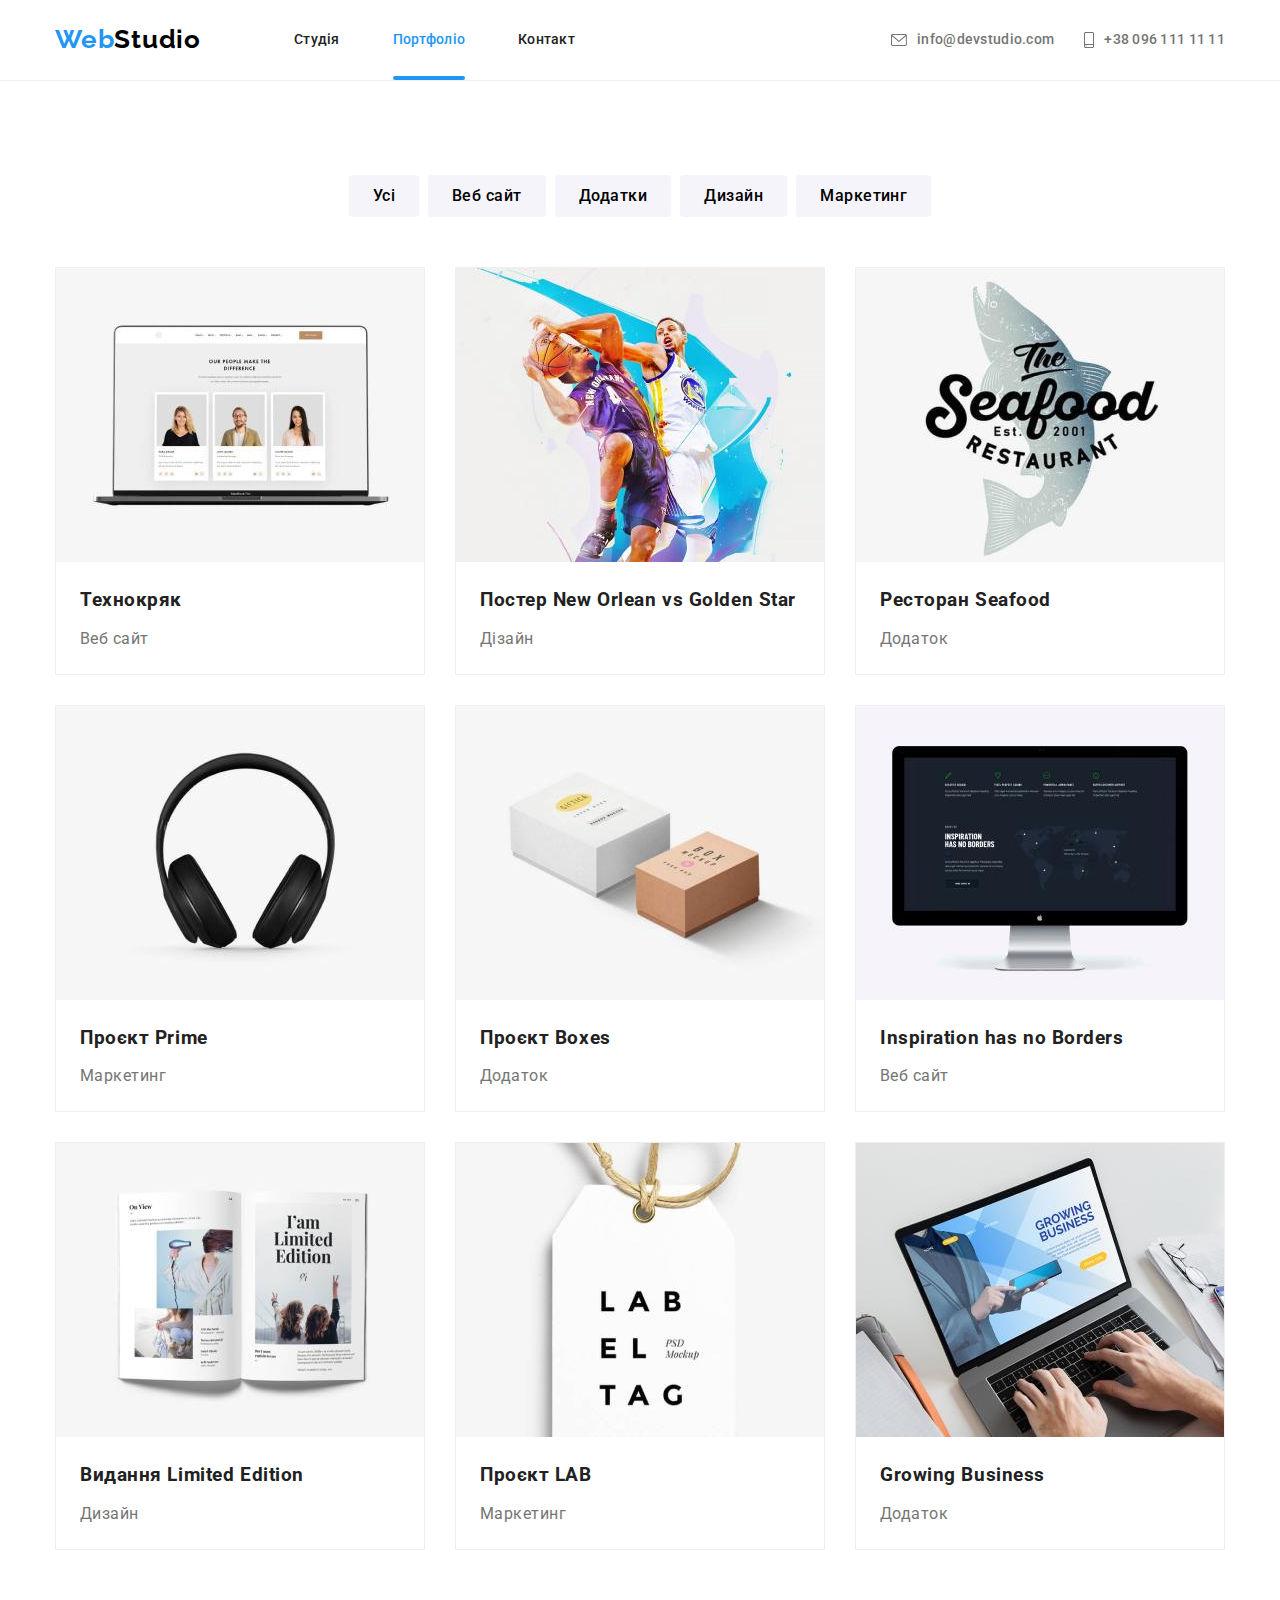
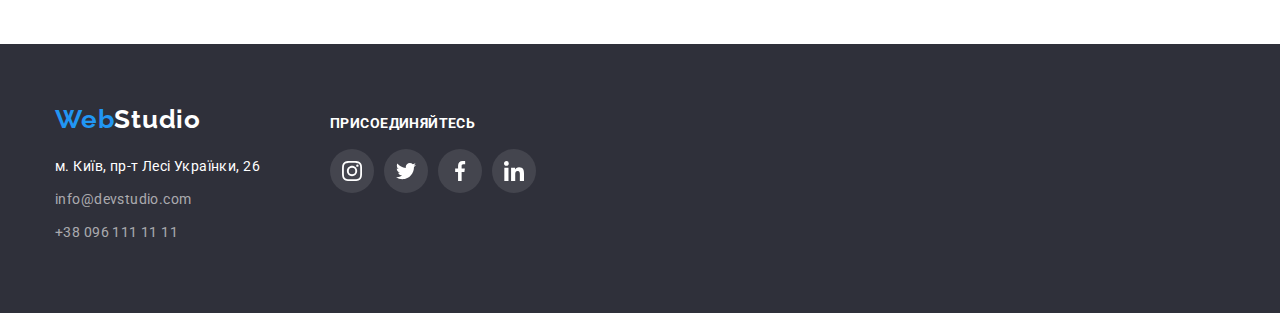
==== portfolio.html @ 685ba00e "Добавляє файлі иа іконки" ====
<!DOCTYPE html>
<html lang="uk">
  <head>
    <meta charset="UTF-8" />
    <meta http-equiv="X-UA-Compatible" content="IE=edge" />
    <meta name="viewport" content="width=device-width, initial-scale=1.0" />
    <title>HOMEWORK6</title>
    <link
      rel="stylesheet"
      href="https://cdnjs.cloudflare.com/ajax/libs/modern-normalize/1.1.0/modern-normalize.min.css"
    />
    <link rel="preconnect" href="https://fonts.googleapis.com" />
    <link rel="preconnect" href="https://fonts.gstatic.com" crossorigin />
    <link
      href="https://fonts.googleapis.com/css2?family=Raleway:wght@700&family=Roboto:wght@400;500;700;900&display=swap"
      rel="stylesheet"
    />
    <link rel="stylesheet" href="./css/styles.css" />
  </head>

  <body>
    <header class="header-box">
      <div class="container">
        <div class="nav-header">
          <nav class="nav-header">
            <a href="./index.html" class="logo link"
              ><span class="web">Web</span><span class="studio">Studio</span></a
            >
            <ul class="nav-flex">
              <li><a href="./index.html" class="link-nav link">Студія</a></li>
              <li>
                <a href="./portfolio.html" class="link-nav link-current link"
                  >Портфоліо
                  <div class="page-indikator"></div
                ></a>
              </li>
              <li><a href="" class="link-nav link">Контакт</a></li>
            </ul>
          </nav>
          <ul class="link-list">
            <li class="item">
              <a href="mailto:info@devstudio.com" class="nav-contact link">
                <svg class="icon-envelope" width="16" height="12">
                  <use href="./images/icons.svg#icon-envelope"></use>
                </svg>

                info@devstudio.com</a
              >
            </li>
            <li class="item">
              <a href="tel:+380961111111" class="nav-contact link">
                <svg class="icon-envelope" width="10" height="16">
                  <use href="./images/icons.svg#icon-smartphone"></use></svg
                >+38 096 111 11 11</a
              >
            </li>
          </ul>
        </div>
      </div>
    </header>

    <main>
      <section class="projects-box">
        <div class="container">
          <ul class="button-list">
            <li class=""><button type="button" class="button">Усi</button></li>
            <li class="">
              <button type="button" class="button">Веб сайт</button>
            </li>
            <li class="">
              <button type="button" class="button">Додатки</button>
            </li>
            <li class="">
              <button type="button" class="button">Дизайн</button>
            </li>
            <li class="">
              <button type="button" class="button">Маркетинг</button>
            </li>
          </ul>
          <ul class="card-flex">
            <li class="card-list">
              <a href="#" class="card">
                <div class="img-cards">
                  <img
                    src="./images/imgtekhnokriak.jpg"
                    alt="Технокряк Веб сайт"
                    width="370"
                    style="display: block"
                  />
                  <div class="overflow">
                    <p class="overflow-text">
                      Ресурс предлагает комплексные предложения с разным уровнем
                      функционала и сервисов. Все это позволит посетителю
                      получить исчерпывающие сведения о компании или частном
                      лице.
                    </p>
                  </div>
                </div>
              </a>

              <div class="filter">
                <h3 class="projects">Технокряк</h3>
                <p class="project-type">Веб сайт</p>
              </div>
            </li>
            <li class="card-list">
              <a href="#" class="card">
                <div class="img-cards">
                  <img
                    src="./images/imgposterneworlensstars.jpg"
                    alt="Постер Нью Орлеан та Золоті зірки Дізайн"
                    width="370"
                    style="display: block"
                  />
                  <div class="overflow">
                    <p class="overflow-text">
                      Ресурс предлагает комплексные предложения с разным уровнем
                      функционала и сервисов. Все это позволит посетителю
                      получить исчерпывающие сведения о компании или частном
                      лице.
                    </p>
                  </div>
                </div>
              </a>
              <div class="filter">
                <h3 class="projects">Постер New Orlean vs Golden Star</h3>
                <p class="project-type">Дізайн</p>
              </div>
            </li>
            <li class="card-list">
              <a href="#" class="card">
                <div class="img-cards">
                  <img
                    src="./images/imgseafoods.jpg"
                    alt="Ресторан Морська їжа
                  Додаток"
                    width="370"
                    style="display: block"
                  />
                  <div class="overflow">
                    <p class="overflow-text">
                      Ресурс предлагает комплексные предложения с разным уровнем
                      функционала и сервисов. Все это позволит посетителю
                      получить исчерпывающие сведения о компании или частном
                      лице.
                    </p>
                  </div>
                </div>
              </a>
              <div class="filter">
                <h3 class="projects">Ресторан Seafood</h3>
                <p class="project-type">Додаток</p>
              </div>
            </li>
            <li class="card-list">
              <a href="#" class="card">
                <div class="img-cards">
                  <img
                    src="./images/imgprime.jpg"
                    alt="Проєкт Прайм Маркетинг"
                    width="370"
                    style="display: block"
                  />
                  <div class="overflow">
                    <p class="overflow-text">
                      Ресурс предлагает комплексные предложения с разным уровнем
                      функционала и сервисов. Все это позволит посетителю
                      получить исчерпывающие сведения о компании или частном
                      лице.
                    </p>
                  </div>
                </div>
              </a>
              <div class="filter">
                <h3 class="projects">Проєкт Prime</h3>
                <p class="project-type">Маркетинг</p>
              </div>
            </li>
            <li class="card-list">
              <a href="#" class="card">
                <div class="img-cards">
                  <img
                    src="./images/imgboxes.jpg"
                    alt="Проєкт Коробки Додаток"
                    width="370"
                    style="display: block"
                  />
                  <div class="overflow">
                    <p class="overflow-text">
                      Ресурс предлагает комплексные предложения с разным уровнем
                      функционала и сервисов. Все это позволит посетителю
                      получить исчерпывающие сведения о компании или частном
                      лице.
                    </p>
                  </div>
                </div>
              </a>
              <div class="filter">
                <h3 class="projects">Проєкт Boxes</h3>
                <p class="project-type">Додаток</p>
              </div>
            </li>
            <li class="card-list">
              <a href="#" class="card">
                <div class="img-cards">
                  <img
                    src="./images/imginspborders.jpg"
                    alt="Натхнення без меж
                  Веб сайт"
                    width="370"
                    style="display: block"
                  />
                  <div class="overflow">
                    <p class="overflow-text">
                      Ресурс предлагает комплексные предложения с разным уровнем
                      функционала и сервисов. Все это позволит посетителю
                      получить исчерпывающие сведения о компании или частном
                      лице.
                    </p>
                  </div>
                </div>
              </a>
              <div class="filter">
                <h3 class="projects">Inspiration has no Borders</h3>
                <p class="project-type">Веб сайт</p>
              </div>
            </li>
            <li class="card-list">
              <a href="#" class="card">
                <div class="img-cards">
                  <img
                    src="./images/imglimited.jpg"
                    alt="Видання Обмежена серія Дизайн"
                    width="370"
                    style="display: block"
                  />
                  <div class="overflow">
                    <p class="overflow-text">
                      Ресурс предлагает комплексные предложения с разным уровнем
                      функционала и сервисов. Все это позволит посетителю
                      получить исчерпывающие сведения о компании или частном
                      лице.
                    </p>
                  </div>
                </div>
              </a>
              <div class="filter">
                <h3 class="projects">Видання Limited Edition</h3>
                <p class="project-type">Дизайн</p>
              </div>
            </li>
            <li class="card-list">
              <a href="#" class="card">
                <div class="img-cards">
                  <img
                    src="./images/imglab.jpg"
                    alt="Проєкт Лаб Маркетинг"
                    width="370"
                    style="display: block"
                  />
                  <div class="overflow">
                    <p class="overflow-text">
                      Ресурс предлагает комплексные предложения с разным уровнем
                      функционала и сервисов. Все это позволит посетителю
                      получить исчерпывающие сведения о компании или частном
                      лице.
                    </p>
                  </div>
                </div>
              </a>
              <div class="filter">
                <h3 class="projects">Проєкт LAB</h3>
                <p class="project-type">Маркетинг</p>
              </div>
            </li>
            <li class="card-list">
              <a href="#" class="card">
                <div class="img-cards">
                  <img
                    src="./images/imggrowbis.jpg"
                    alt="Рост бізнесу Додаток"
                    width="370"
                    style="display: block"
                  />
                  <div class="overflow">
                    <p class="overflow-text">
                      Ресурс предлагает комплексные предложения с разным уровнем
                      функционала и сервисов. Все это позволит посетителю
                      получить исчерпывающие сведения о компании или частном
                      лице.
                    </p>
                  </div>
                </div>
              </a>
              <div class="filter">
                <h3 class="projects">Growing Business</h3>
                <p class="project-type">Додаток</p>
              </div>
            </li>
          </ul>
        </div>
      </section>
    </main>
    <footer class="footer">
      <div class="container">
        <div class="footer-box">
          <div class="footer-box-contact">
            <a href="./index.html" class="logo-footer link"
              ><span class="web">Web</span
              ><span class="logo-studio-footer">Studio</span></a
            >
            <address>
              <span class="adress">м. Київ, пр-т Лесі Українки, 26</span>
              <ul>
                <li class="link-footer">
                  <a href="mailto:info@devstudio.com" class="contact link"
                    >info@devstudio.com</a
                  >
                </li>
                <li class="link-footer">
                  <a href="tel:+380961111111" class="contact link"
                    >+38 096 111 11 11</a
                  >
                </li>
              </ul>
            </address>
          </div>
          <div class="footer-box-social">
            <h3 class="call">присоединяйтесь</h3>
            <ul class="social-icons">
              <li>
                <a href="" class="social-icon-box">
                  <svg width="20" height="20">
                    <use href="./images/icons.svg#icon-instagram"></use>
                  </svg>
                </a>
              </li>
              <li>
                <a href="" class="social-icon-box">
                  <svg width="20" height="20">
                    <use href="./images/icons.svg#icon-twitter"></use>
                  </svg>
                </a>
              </li>

              <li>
                <a href="" class="social-icon-box">
                  <svg width="20" height="20">
                    <use href="./images/icons.svg#icon-facebook"></use>
                  </svg>
                </a>
              </li>
              <li>
                <a href="" class="social-icon-box">
                  <svg width="20" height="20">
                    <use href="./images/icons.svg#icon-linkedin"></use>
                  </svg>
                </a>
              </li>
            </ul>
          </div>
        </div>
      </div>
    </footer>
  </body>
</html>
---- css/styles.css ----
:root {
  --color-primary: #212121;
  --color-logo-studio: #000000;
  --color-title-secondary: #ffffff;
  --color-link-text: #757575;
  --color-accent: #2196f3;
  --color-background: #188ce8;
  --color-order-shadow: rgba(0, 0, 0, 0.15);
  --color-conact-footer: rgba(255, 255, 255, 0.6);
  --color-order-section: #2f303a;
  --color-comand-section: #f5f4fa;
  --color-background-order: #c4c4c4;
  --color-portfolio-button: #afb1b8;
  --color-border: #eeeeee;
}
/* * {outline: 1px solid red;} */
h1,
h2,
h3,
ul,
li,
p {
  padding: 0;
  margin: 0;
}
body {
  font-family: 'Roboto', 'Arial', 'Helvetica', sans-serif;
  font-style: normal;
  color: var(--color-primary);
}
.container {
  margin: 0 auto;
  padding: 0 15px;
  width: 1200px;
}
ul,
li {
  list-style: none;
}
.link {
  text-decoration: none;
}
.nav-header {
  align-items: center;
  display: flex;
  justify-content: space-between;
}
.nav-flex {
  width: 281px;
  display: flex;
  justify-content: space-between;
}
.link-list {
  display: flex;
  gap: 30px;
  justify-content: space-between;
  color: var(--color-primary);
}
.icon-envelope {
  margin-right: 10px;
  fill: currentColor;
}

.header-box {
  border-bottom: 1px solid var(--color-border);
}
.logo {
  margin-right: 93px;
  padding-top: 24px;
  padding-bottom: 25px;
  display: block;
  font-weight: 700;
  font-family: 'Raleway';
  font-size: 26px;
  line-height: 1.19;
  /* identical to box height */
  letter-spacing: 0.03em;
}
.web {
  color: var(--color-accent);
}
.studio {
  color: var(--color-logo-studio);
}

.link-nav {
  position: relative;
  display: flex;
  align-items: center;
  padding-top: 32px;
  padding-bottom: 32px;
  font-family: inherit;
  font-weight: 500;
  font-size: 14px;
  line-height: 1.14;
  letter-spacing: 0.02em;
  color: var(--color-primary);
  transition-property: color;
  transition-duration: 250ms;
  transition-timing-function: cubic-bezier(0.4, 0, 0.2, 1);
}
.link-nav:hover,
.link-nav:focus {
  color: var(--color-accent);
}

.link-current::after {
  content: '';
  position: relative;
  position: absolute;
  width: 100%;
  bottom: 0;
  height: 4px;
  background: var(--color-accent);
  border-radius: 2px;
}

.link-current {
  position: relative;
  color: var(--color-accent);
}

.link-icon {
  display: flex;
  align-items: center;
}
.link-current {
  color: var(--color-accent);
}
.nav-contact {
  align-items: center;
  display: flex;
  padding-top: 32px;
  padding-bottom: 32px;
  font-weight: 500;
  font-size: 14px;
  line-height: 1.14;
  letter-spacing: 0.02em;
  color: var(--color-link-text);
  fill: currentColor;
  transition-property: color;
  transition-duration: 250ms;
  transition-timing-function: cubic-bezier(0.4, 0, 0.2, 1);
}
.nav-contact:hover,
.nav-contact:focus {
  color: var(--color-accent);
}

.order {
  display: block;
  padding-top: 200px;
  padding-bottom: 200px;
  height: 600px;
  background-color: var(--color-order-section);
  background: var(--color-background-order);
}
.backimage {
  max-width: 1600px;
  height: 600px;
  margin-left: auto;
  margin-right: auto;
  outline: 1px solid var(--color-background-order);
  background-image: linear-gradient(
      rgba(47, 48, 58, 0.4),
      rgba(47, 48, 58, 0.4)
    ),
    url('../images/Img.jpg');
  background-repeat: no-repeat;
  background-position: center;
  background-size: cover;
}

.hero-title {
  margin-left: auto;
  margin-right: auto;
  margin-bottom: 30px;
  display: block;
  width: 696px;
  text-align: center;
  font-weight: 900;
  font-size: 44px;
  line-height: 1.36;
  /* or 136% */
  letter-spacing: 0.06em;
  text-transform: uppercase;
  color: var(--color-title-secondary);
}
.order-button {
  margin-left: auto;
  margin-right: auto;
  padding: 10px;
  display: block;
  width: 216px;
  height: 50px;
  font-weight: 700;
  cursor: pointer;
  font-family: inherit;
  line-height: 1.88;
  /* identical to box height, or 188% */
  align-items: center;
  text-align: center;
  letter-spacing: 0.06em;
  color: var(--color-title-secondary);
  background-color: var(--color-accent);
  box-shadow: 0px 4px 4px rgba(0, 0, 0, 0.15);
  border-radius: 4px;
  transition-property: background-color, border, box-shadow;
  transition-duration: 250ms;
  transition-timing-function: cubic-bezier(0.4, 0, 0.2, 1);
}
.order-button:hover,
.order-button:focus {
  background: var(--color-background);
}
.icon-adventage-box {
  width: 270px;
  height: 120px;
  background: var(--color-comand-section);
  border-radius: 4px;
  display: flex;
  justify-content: center;
  align-items: center;
  margin-bottom: 30px;
}
.icon-adventage {
  display: flex;
}
.advantage-box {
  padding-top: 94px;
  padding-bottom: 94px;
}
.advantage-flex {
  display: flex;
  justify-content: space-between;
  width: 1170px;
}
.title-advantage {
  padding-bottom: 10px;
  display: inline-block;
  font-weight: 700;
  font-size: 14px;
  line-height: 1.14;
  letter-spacing: 0.03em;
  text-transform: uppercase;
}
.advantage {
  height: 72px;
  width: 270px;
  font-size: 14px;
  line-height: 1.71;
  /* or 171% */
  letter-spacing: 0.03em;
  color: var(--color-link-text);
}
.specialization {
  padding-bottom: 94px;
}
.specialization-title {
  margin-bottom: 50px;
  font-weight: 700;
  font-size: 36px;
  line-height: 1.16;
  letter-spacing: 0.03em;
  text-align: center;
}
.comand-flex {
  display: flex;
  justify-content: space-between;
}
.title-comand {
  margin-bottom: 50px;
  font-weight: 700;
  font-size: 36px;
  line-height: 1.17;
  letter-spacing: 0.03em;
  text-align: center;
}
.specialization-foto {
  display: flex;
  justify-content: space-between;
}
.comand-name {
  padding-top: 30px;
  padding-bottom: 30px;
}
.box-comand {
  width: 270px;
  background-color: var(--color-title-secondary);
  box-shadow: 0px 1px 3px rgba(0, 0, 0, 0.12), 0px 1px 1px rgba(0, 0, 0, 0.14),
    0px 2px 1px rgba(0, 0, 0, 0.2);
  border-radius: 0px 0px 4px 4px;
}
.comand {
  padding-top: 94px;
  padding-bottom: 94px;
  background-color: var(--color-comand-section);
}
.name {
  font-size: 16px;
  padding-bottom: 10px;
  font-weight: 500;
  line-height: 1.17;
  /* identical to box height */
  letter-spacing: 0.03em;
  text-align: center;
}
.profession {
  line-height: 1.19;
  /* identical to box height */
  letter-spacing: 0.03em;
  color: var(--color-link-text);
  text-align: center;
  margin-bottom: 16px;
}
.icon-specialization {
  display: flex;
  justify-content: center;
  align-items: center;
  gap: 10px;
}
.icon-specialization-box {
  width: 40px;
  height: 40px;
  fill: var(--color-portfolio-button);
  display: flex;
  justify-content: center;
  align-items: center;
  border-radius: 50%;
  transition-property: background-color, fill;
  transition-duration: 250ms;
  transition-timing-function: cubic-bezier(0.4, 0, 0.2, 1);
}
.icon-specialization-box:hover,
.icon-specialization-box:focus {
  background-color: var(--color-accent);
  fill: var(--color-title-secondary);
}
.specialization-box {
  position: relative;
  width: 370px;
}

.specialization-item {
  position: absolute;
  font-weight: 700;
  font-size: 14px;
  text-align: center;
  letter-spacing: 0.03em;
  text-transform: uppercase;
  color: var(--color-title-secondary);
  background-color: rgba(47, 48, 58, 0.8);
  width: 100%;
  /* z-index: 1; */
  padding-top: 27px;
  padding-bottom: 27px;
  bottom: 0%;
}

.clients {
  padding-top: 94px;
  padding-bottom: 94px;
}
.client-title {
  margin-bottom: 50px;
  font-weight: 700;
  font-size: 36px;
  line-height: 1.16;
  letter-spacing: 0.03em;
  text-align: center;
}
.clients-icon {
  display: flex;
  gap: 30px;
  justify-content: center;
  align-items: center;
  fill: var(--color-portfolio-button);
}

.icon-client-box {
  width: 170px;
  height: 92px;
  display: flex;
  justify-content: center;
  align-items: center;
  border: 1px solid var(--color-portfolio-button);
  border-radius: 4px;
  fill: var(--color-portfolio-button);
  border: 1px solid var(--color-portfolio-button);
  transition-property: border, fill;
  transition-duration: 250ms;
  transition-timing-function: cubic-bezier(0.4, 0, 0.2, 1);
}
.icon-client-box:hover,
.icon-client-box:focus {
  fill: var(--color-accent);
  border: 1px solid var(--color-accent);
}
.link-footer {
  margin-bottom: 9px;
}
.adress {
  display: block;
  margin-bottom: 9px;
  font-style: normal;
  font-size: 14px;
  line-height: 1.71;
  /* or 171% */
  letter-spacing: 0.03em;
  color: var(--color-title-secondary);
}
.contact {
  display: block;
  font-style: normal;
  font-family: inherit;
  font-size: 14px;
  line-height: 1.71;
  /* or 171% */
  letter-spacing: 0.03em;
  color: var(--color-conact-footer);
  transition-property: color;
  transition-duration: 250ms;
  transition-timing-function: cubic-bezier(0.4, 0, 0.2, 1);
}
.contact:hover,
.contact:focus {
  color: var(--color-accent);
}
.projects-box {
  padding-top: 94px;
  padding-bottom: 94px;
}
.button-list {
  margin-bottom: 50px;
  display: flex;
  justify-content: center;
  gap: 9px;
}

.button {
  padding: 6px 22px;
  cursor: pointer;
  font-family: inherit;
  font-weight: 500;
  line-height: 1.63;
  /* identical to box height, or 162% */
  text-align: center;
  letter-spacing: 0.03em;
  border-radius: 4px;
  background-color: var(--color-comand-section);
  border-color: transparent;
  transition-property: background-color, box-shadow, color;
  transition-duration: 250ms;
  transition-timing-function: cubic-bezier(0.4, 0, 0.2, 1);
}

.button:hover,
.button:focus {
  color: var(--color-title-secondary);
  background-color: var(--color-accent);
  box-shadow: 0px 3px 1px rgba(0, 0, 0, 0.1), 0px 1px 2px rgba(0, 0, 0, 0.08),
    0px 2px 2px rgba(0, 0, 0, 0.12);
}
.card-flex {
  display: flex;
  justify-content: space-between;
  flex-wrap: wrap;
  gap: 30px;
}
.card-list {
  position: relative;
  box-sizing: border-box;
  /* display: inline-block; */
  width: 370px;
  background: var(--color-title-secondary);
  border: 1px solid var(--color-border);
  transition-property: box-shadow;
  transition-duration: 250ms;
  transition-timing-function: cubic-bezier(0.4, 0, 0.2, 1);
}
.card-list:hover,
.card-list:focus {
  box-shadow: 0px 1px 1px rgba(0, 0, 0, 0.12), 0px 4px 4px rgba(0, 0, 0, 0.06),
    1px 4px 6px rgba(0, 0, 0, 0.16);
}
.img-cards {
  position: relative;
  overflow: hidden;
}

.card {
  display: block;
}
.card:hover .overflow,
.card:focus .overflow {
  transform: translateY(0%);
}
.overflow {
  position: absolute;
  width: 370px;
  top: 0%;
  left: 0%;
  background-color: rgba(33, 150, 243, 0.9);
  height: 294px;
  transition-property: background-color, color;
  transition-timing-function: linear;
  transition-duration: 250ms;
  transform: translateY(100%);
  transition-property: transform;
}
.overflow-text {
  display: block;
  width: 370px;
  font-weight: 400;
  font-size: 18px;
  line-height: 28px;
  /* or 156% */
  letter-spacing: 0.03em;
  color: var(--color-title-secondary);
  padding: 64px 24px;
}
.filter {
  padding: 20px 24px;
}
.projects {
  padding-bottom: 4px;
  font-weight: 700;
  line-height: 2;
  /* identical to box height, or 188% */
  letter-spacing: 0.03em;
}
.project-type {
  line-height: 1.88;
  /* identical to box height, or 188% */
  letter-spacing: 0.03em;
  color: var(--color-link-text);
}
.footer {
  display: block;
  padding-top: 60px;
  padding-bottom: 60px;
  background-color: var(--color-order-section);
}
.logo-footer {
  margin-bottom: 20px;
  display: block;
  height: 31px;
  width: 145px;
  font-weight: 700;
  font-family: 'Raleway';
  font-size: 26px;
  line-height: 1.19;
  /* identical to box height */
  letter-spacing: 0.03em;
}
.logo-studio-footer {
  font-family: 'Raleway';
  font-size: 26px;
  line-height: 1.19;
  /* identical to box height */
  letter-spacing: 0.03em;
  color: var(--color-title-secondary);
}
.footer-box {
  display: flex;
  align-items: baseline;
  gap: 70px;
}
.footer-box-social {
  width: 206px;
}
.call {
  margin-bottom: 20px;
  width: 145px;
  font-family: 'Roboto';
  font-weight: 700;
  font-size: 14px;
  line-height: 0.88;
  letter-spacing: 0.03em;
  text-transform: uppercase;
  color: var(--color-title-secondary);
}
.social-icons {
  display: flex;
  justify-content: center;
  justify-items: center;
  gap: 10px;
}
.social-icon-box {
  width: 44px;
  height: 44px;
  display: flex;
  justify-content: center;
  align-items: center;
  fill: var(--color-title-secondary);
  border-radius: 50%;
  background-color: rgba(255, 255, 255, 0.1);
  transition-property: background-color;
  transition-duration: 250ms;
  transition-timing-function: cubic-bezier(0.4, 0, 0.2, 1);
}
.social-icon-box:hover,
.social-icon-box:focus {
  background-color: var(--color-accent);
}
.backdrop {
  position: fixed;
  top: 0;
  left: 0;
  height: 100%;
  width: 100%;
  background: rgba(0, 0, 0, 0.2);
}
.modal {
  position: absolute;
  width: 528px;
  height: 581px;
  left: 50%;
  top: 50%;
  transform: translate(-50%, -50%);
  background-color: var(--color-title-secondary);
  box-shadow: 0px 1px 3px rgba(0, 0, 0, 0.12), 0px 1px 1px rgba(0, 0, 0, 0.14),
    0px 2px 1px rgba(0, 0, 0, 0.2);
  border-radius: 4px;
}
.is-hidden {
  visibility: hidden;
  pointer-events: none;
  opacity: 0;
  transition-property: opacity, visibility;
  transition-timing-function: linear;
  transition-duration: 250ms;
  transform: scale(1);
}
.button-modal {
  position: absolute;
  top: 8px;
  right: 8px;
  height: 30px;
  width: 30px;
  background-color: inherit;
  border: 1px solid rgba(0, 0, 0, 0.1);
  border-radius: 50%;
}
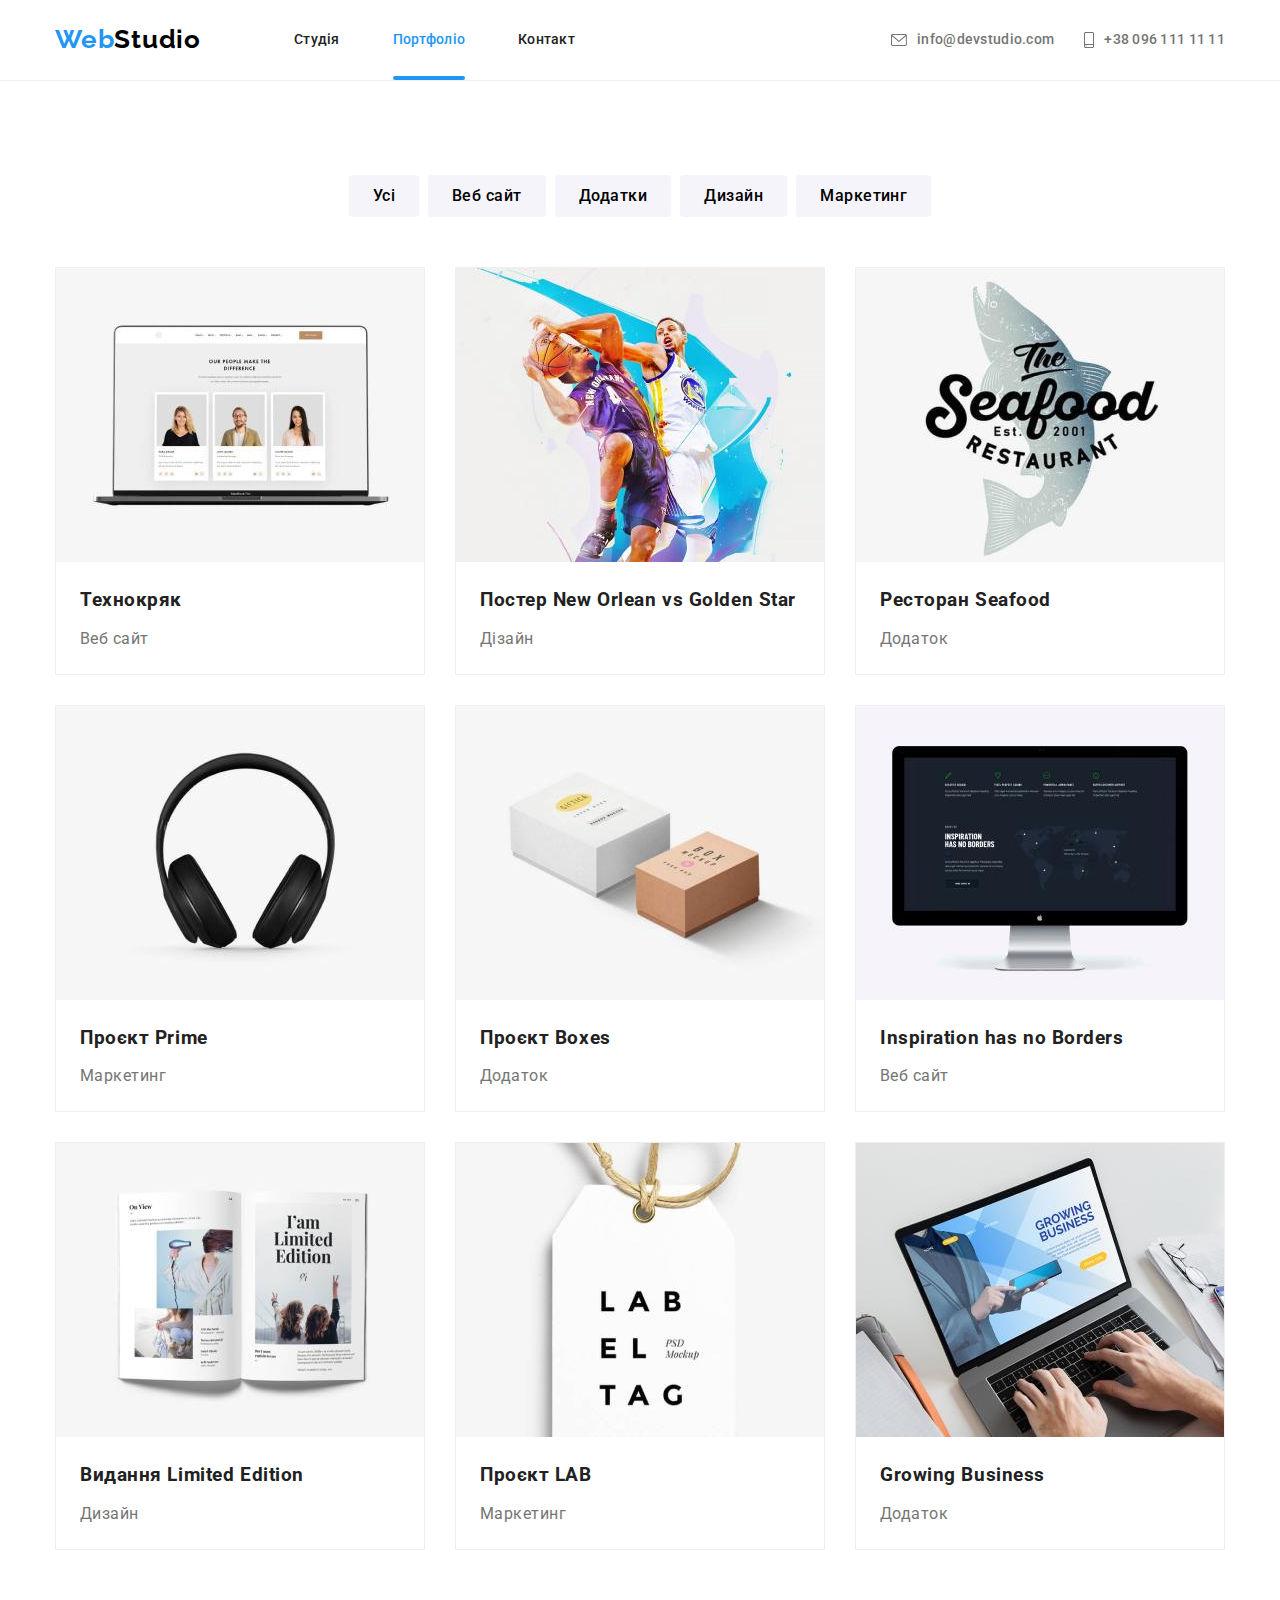
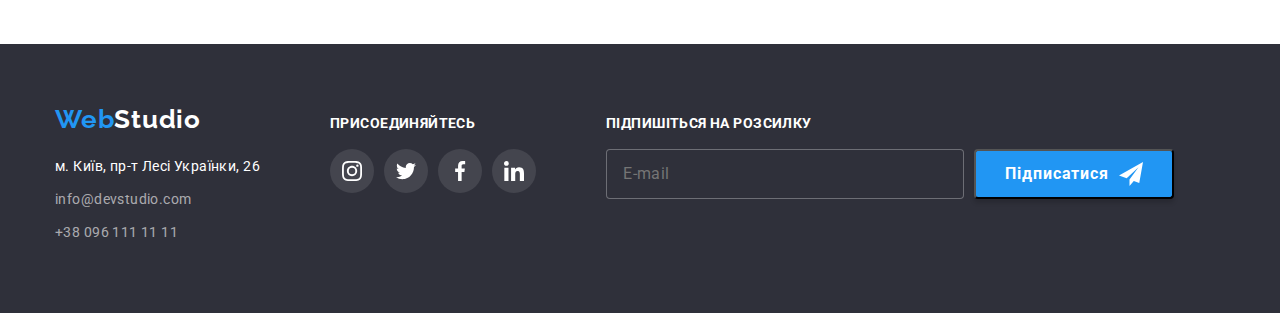
==== commit 3816de22: "Перша попитка здачи" ====
--- a/portfolio.html
+++ b/portfolio.html
@@ -359,6 +359,23 @@
               </li>
             </ul>
           </div>
+          <div class="footer-box-social">
+            <h3 class="call-subscribe">Підпишіться на розсилку</h3>
+            <div class="subscribe">
+              <input
+                name="person-mail"
+                type="email"
+                class="form-subscribe"
+                placeholder="E-mail"
+              />
+              <button type="submit" class="subscribe-button">
+                Підписатися
+                <svg width="24" height="24">
+                  <use href="./images/icons.svg#icon-send"></use>
+                </svg>
+              </button>
+            </div>
+          </div>
         </div>
       </div>
     </footer>
--- a/css/styles.css
+++ b/css/styles.css
@@ -205,6 +205,7 @@
   background-color: var(--color-accent);
   box-shadow: 0px 4px 4px rgba(0, 0, 0, 0.15);
   border-radius: 4px;
+  border: none;
   transition-property: background-color, border, box-shadow;
   transition-duration: 250ms;
   transition-timing-function: cubic-bezier(0.4, 0, 0.2, 1);
@@ -470,7 +471,6 @@
 .card-list {
   position: relative;
   box-sizing: border-box;
-  /* display: inline-block; */
   width: 370px;
   background: var(--color-title-secondary);
   border: 1px solid var(--color-border);
@@ -572,7 +572,7 @@
 .call {
   margin-bottom: 20px;
   width: 145px;
-  font-family: 'Roboto';
+
   font-weight: 700;
   font-size: 14px;
   line-height: 0.88;
@@ -602,6 +602,54 @@
 .social-icon-box:hover,
 .social-icon-box:focus {
   background-color: var(--color-accent);
+}
+.call-subscribe {
+  margin-bottom: 20px;
+  width: 207px;
+  font-weight: 700;
+  font-size: 14px;
+  line-height: 0.88;
+  letter-spacing: 0.03em;
+  text-transform: uppercase;
+  color: var(--color-title-secondary);
+}
+
+.form-subscribe {
+  width: 358px;
+  height: 50px;
+  padding-left: 16px;
+  background-color: #2f303a;
+  font-weight: 400;
+  line-height: 1.25;
+  align-items: center;
+  letter-spacing: 0.03em;
+  color: rgba(255, 255, 255, 0.6);
+  border: 1px solid rgba(255, 255, 255, 0.3);
+  border-radius: 4px;
+}
+.subscribe-button {
+  padding: 10px;
+  display: flex;
+  gap: 10px;
+  justify-content: center;
+  justify-items: center;
+  width: 200px;
+  height: 50px;
+  font-weight: 700;
+  cursor: pointer;
+  font-family: inherit;
+  line-height: 1.88;
+  align-items: center;
+  text-align: center;
+  letter-spacing: 0.06em;
+  fill: var(--color-title-secondary);
+  color: var(--color-title-secondary);
+  background: var(--color-accent);
+  box-shadow: 0px 4px 4px rgba(0, 0, 0, 0.15);
+  border-radius: 4px;
+  transition-property: background-color, border, box-shadow;
+  transition-duration: 250ms;
+  transition-timing-function: cubic-bezier(0.4, 0, 0.2, 1);
 }
 .backdrop {
   position: fixed;
@@ -614,7 +662,6 @@
 .modal {
   position: absolute;
   width: 528px;
-  height: 581px;
   left: 50%;
   top: 50%;
   transform: translate(-50%, -50%);
@@ -622,6 +669,7 @@
   box-shadow: 0px 1px 3px rgba(0, 0, 0, 0.12), 0px 1px 1px rgba(0, 0, 0, 0.14),
     0px 2px 1px rgba(0, 0, 0, 0.2);
   border-radius: 4px;
+  padding: 40px;
 }
 .is-hidden {
   visibility: hidden;
@@ -641,5 +689,196 @@
   background-color: inherit;
   border: 1px solid rgba(0, 0, 0, 0.1);
   border-radius: 50%;
-}
-
+  transition-property: fill;
+  transition-duration: 250ms;
+  transition-timing-function: cubic-bezier(0.4, 0, 0.2, 1);
+}
+.button-modal:hover {
+  fill: var(--color-accent);
+}
+.form-title {
+  width: 448px;
+  font-weight: 700;
+  font-size: 20px;
+  line-height: 1.15;
+  text-align: center;
+  letter-spacing: 0.03em;
+  margin-bottom: 30px;
+}
+.form-label {
+  display: block;
+  font-size: 12px;
+  line-height: 1.6;
+  /* identical to box height */
+  letter-spacing: 0.01em;
+  color: var(--color-link-text);
+}
+.form-coment {
+  height: 120px;
+  width: 100%;
+  resize: none;
+  font-size: 12px;
+  line-height: 1.6;
+  letter-spacing: 0.01em;
+  color: rgba(117, 117, 117, 0.5);
+  padding: 12px 16px;
+  outline: none;
+  border: 1px solid rgba(33, 33, 33, 0.2);
+  border-radius: 4px;
+  margin-bottom: 20px;
+  transition-property: box-shadow;
+  transition-duration: 250ms;
+  transition-timing-function: cubic-bezier(0.4, 0, 0.2, 1);
+}
+
+.form-control {
+  position: relative;
+  margin-bottom: 10px;
+}
+.subscribe {
+  width: 570px;
+  display: flex;
+  gap: 10px;
+  margin-bottom: 10px;
+}
+
+.form-input {
+  position: relative;
+  padding: 14px 14px 14px 30px;
+  width: 100%;
+  border: 1px solid rgba(33, 33, 33, 0.2);
+  border-radius: 4px;
+  outline: none;
+  transition-property: box-shadow;
+  transition-duration: 250ms;
+  transition-timing-function: cubic-bezier(0.4, 0, 0.2, 1);
+}
+.form-icon {
+  width: 16px;
+  height: 15px;
+  position: absolute;
+  top: 50%;
+  left: 15px;
+  transform: translateY(-50%);
+  fill: var(--color-primary);
+  transition-property: fill;
+  transition-duration: 250ms;
+  transition-timing-function: cubic-bezier(0.4, 0, 0.2, 1);
+}
+.form-input:focus {
+  border-color: var(--color-accent);
+}
+.form-coment:focus {
+  border-color: var(--color-accent);
+}
+.form-control:focus-within .form-icon {
+  fill: var(--color-accent);
+}
+.agreement-link {
+  color: var(--color-accent);
+}
+.agreement-box {
+  display: flex;
+  justify-content: center;
+  align-items: center;
+}
+.agreement {
+  position: relative;
+  width: 100%;
+  margin-bottom: 30px;
+  padding-left: 14px;
+  padding-right: 14px;
+}
+.agreement-icon {
+  display: flex;
+  justify-content: center;
+}
+
+.agrement-button {
+  margin-left: auto;
+  margin-right: auto;
+  margin-top: 30px;
+  padding: 10px;
+  display: block;
+  width: 200px;
+  height: 50px;
+  font-weight: 700;
+  cursor: pointer;
+  font-family: inherit;
+  line-height: 1.88;
+  /* identical to box height, or 188% */
+  align-items: center;
+  text-align: center;
+  letter-spacing: 0.06em;
+  color: var(--color-title-secondary);
+  background-color: var(--color-accent);
+  box-shadow: 0px 4px 4px rgba(0, 0, 0, 0.15);
+  border-radius: 4px;
+  transition-property: background-color, border, box-shadow;
+  transition-duration: 250ms;
+  transition-timing-function: cubic-bezier(0.4, 0, 0.2, 1);
+}
+
+.agreement-button:hover,
+.agreement-button:focus {
+  background: var(--color-background);
+}
+.checkbox-input {
+  appearance: none;
+  top: 50%;
+  transform: translateY(-50%);
+}
+.checkbox-label {
+  position: relative;
+  width: 100%;
+  padding-left: 20px;
+  margin-left: auto;
+  margin-right: auto;
+  font-size: 14px;
+  line-height: 0.6;
+  /* identical to box height, or 171% */
+  letter-spacing: 0.03em;
+  color: var(--color-link-text);
+}
+.checkbox-label::before {
+  position: absolute;
+  top: 0;
+  left: 0;
+  width: 16px;
+  height: 15px;
+  background: var(--color-title-secondary);
+  border: 2px solid var(--color-primary);
+  border-radius: 3px;
+  content: '';
+}
+.checkbox-label::after {
+  position: absolute;
+  background-position: 50% 50%;
+  top: 0;
+  left: 0;
+  width: 16px;
+  height: 15px;
+  background-repeat: no-repeat;
+  background-image: url(/images/ok.svg);
+  background-color: var(--color-accent);
+  border: 0.2px solid var(--color-accent);
+  border-radius: 2px;
+  fill: var(--color-title-secondary);
+  content: '';
+  opacity: 0;
+}
+.visually-hidden {
+  position: absolute;
+  white-space: nowrap;
+  width: 1px;
+  height: 1px;
+  overflow: hidden;
+  border: 0;
+  padding: 0;
+  clip: rect(0 0 0 0);
+  clip-path: inset(50%);
+  margin: -1px;
+}
+.checkbox-input:checked + .checkbox-label::after {
+  opacity: 1;
+}
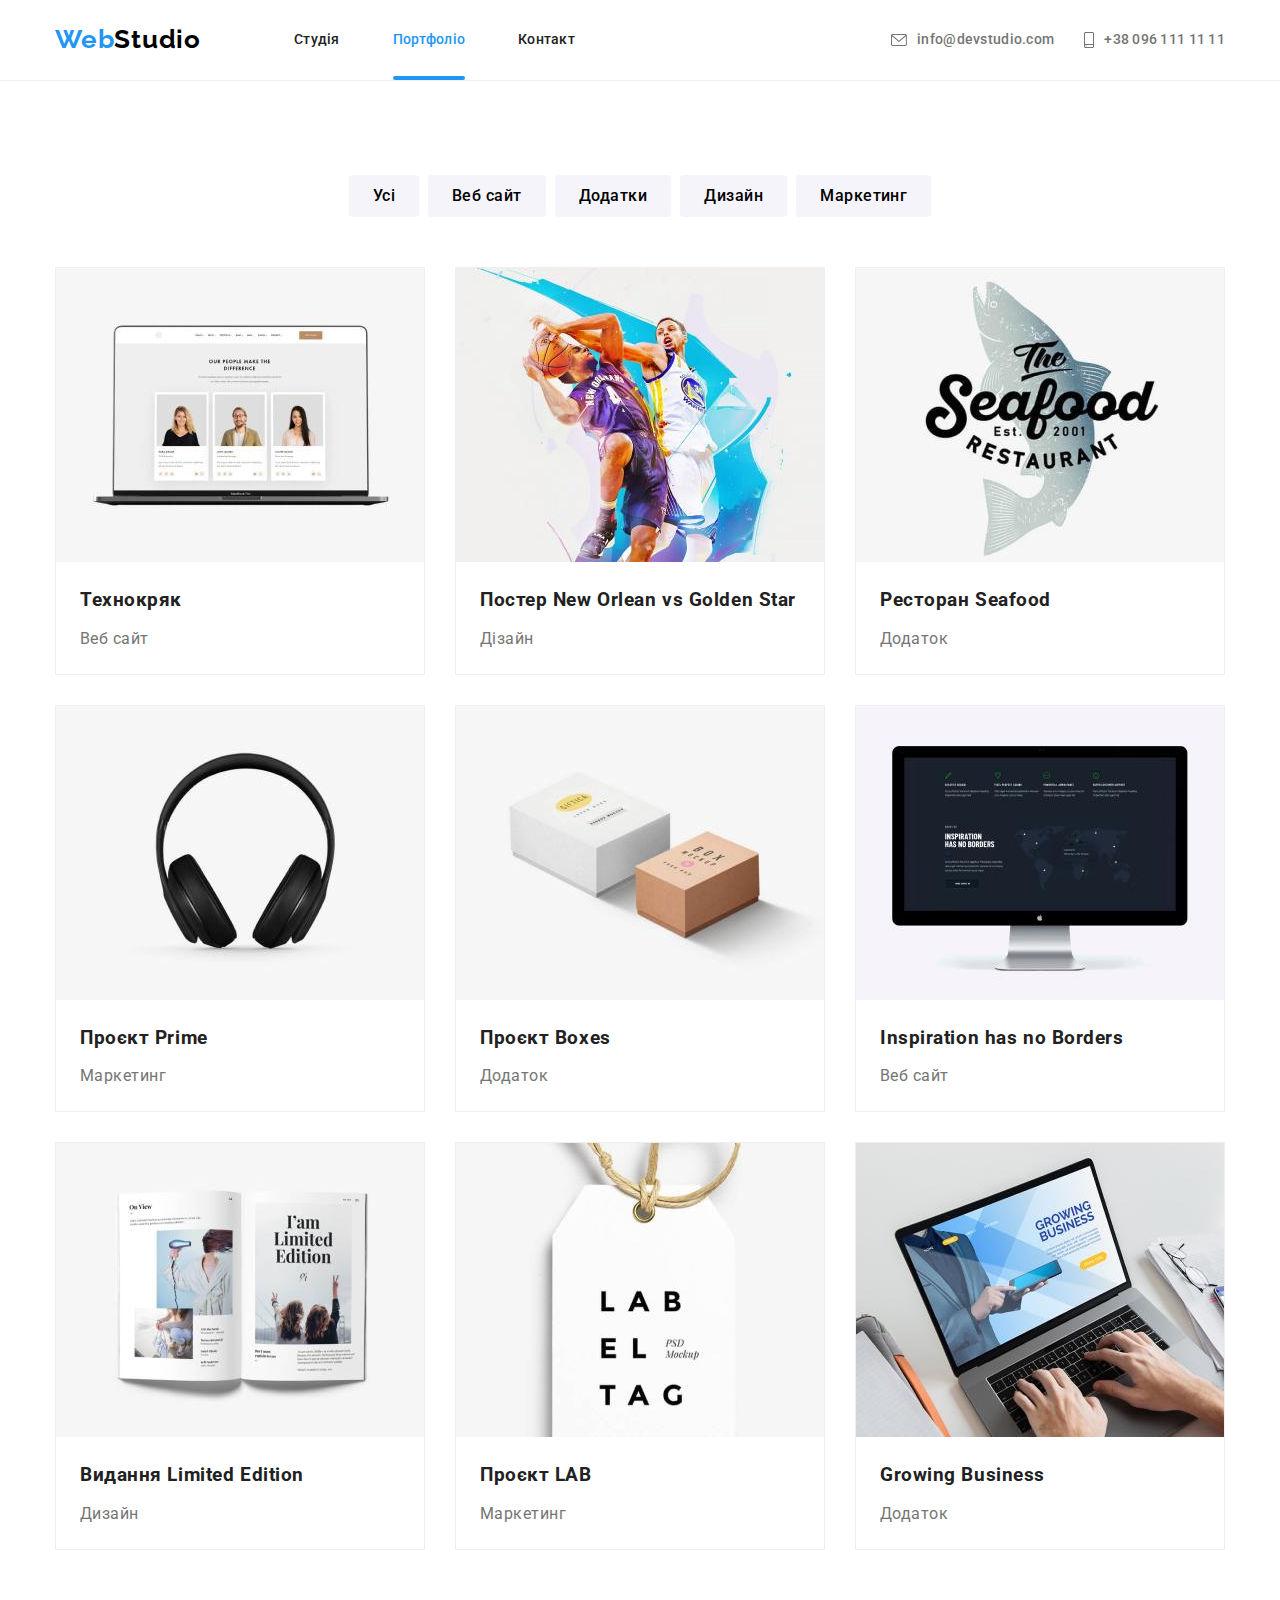
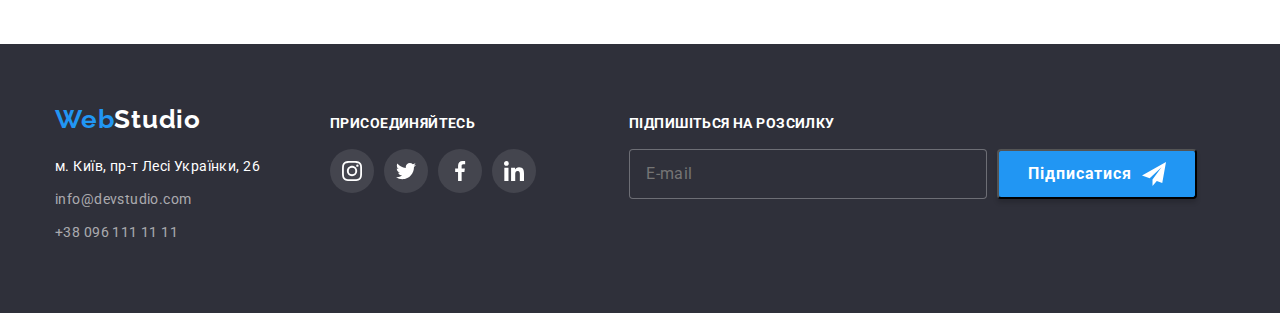
==== commit fe6ce6ab: "Вніс виправлення" ====
--- a/portfolio.html
+++ b/portfolio.html
@@ -359,7 +359,7 @@
               </li>
             </ul>
           </div>
-          <div class="footer-box-social">
+          <div class="footer-box-agreement">
             <h3 class="call-subscribe">Підпишіться на розсилку</h3>
             <div class="subscribe">
               <input
--- a/css/styles.css
+++ b/css/styles.css
@@ -569,6 +569,10 @@
 .footer-box-social {
   width: 206px;
 }
+.footer-box-agreement {
+  width: 570px;
+  margin-left: 23px;
+}
 .call {
   margin-bottom: 20px;
   width: 145px;
@@ -681,6 +685,7 @@
   transform: scale(1);
 }
 .button-modal {
+  cursor: pointer;
   position: absolute;
   top: 8px;
   right: 8px;
@@ -703,12 +708,13 @@
   line-height: 1.15;
   text-align: center;
   letter-spacing: 0.03em;
-  margin-bottom: 30px;
+  margin-bottom: 12px;
 }
 .form-label {
   display: block;
   font-size: 12px;
-  line-height: 1.6;
+  line-height: 1.16;
+  margin-bottom: 4px;
   /* identical to box height */
   letter-spacing: 0.01em;
   color: var(--color-link-text);
@@ -718,7 +724,7 @@
   width: 100%;
   resize: none;
   font-size: 12px;
-  line-height: 1.6;
+  line-height: 1.16;
   letter-spacing: 0.01em;
   color: rgba(117, 117, 117, 0.5);
   padding: 12px 16px;
@@ -744,8 +750,9 @@
 
 .form-input {
   position: relative;
-  padding: 14px 14px 14px 30px;
+  padding: 14px 14px 14px 42px;
   width: 100%;
+  height: 40px;
   border: 1px solid rgba(33, 33, 33, 0.2);
   border-radius: 4px;
   outline: none;
@@ -788,6 +795,8 @@
   margin-bottom: 30px;
   padding-left: 14px;
   padding-right: 14px;
+    /* margin-left: 50%;
+      margin-right: 50%; */
 }
 .agreement-icon {
   display: flex;
@@ -814,6 +823,7 @@
   background-color: var(--color-accent);
   box-shadow: 0px 4px 4px rgba(0, 0, 0, 0.15);
   border-radius: 4px;
+  border-color: transparent;
   transition-property: background-color, border, box-shadow;
   transition-duration: 250ms;
   transition-timing-function: cubic-bezier(0.4, 0, 0.2, 1);
@@ -832,8 +842,6 @@
   position: relative;
   width: 100%;
   padding-left: 20px;
-  margin-left: auto;
-  margin-right: auto;
   font-size: 14px;
   line-height: 0.6;
   /* identical to box height, or 171% */
